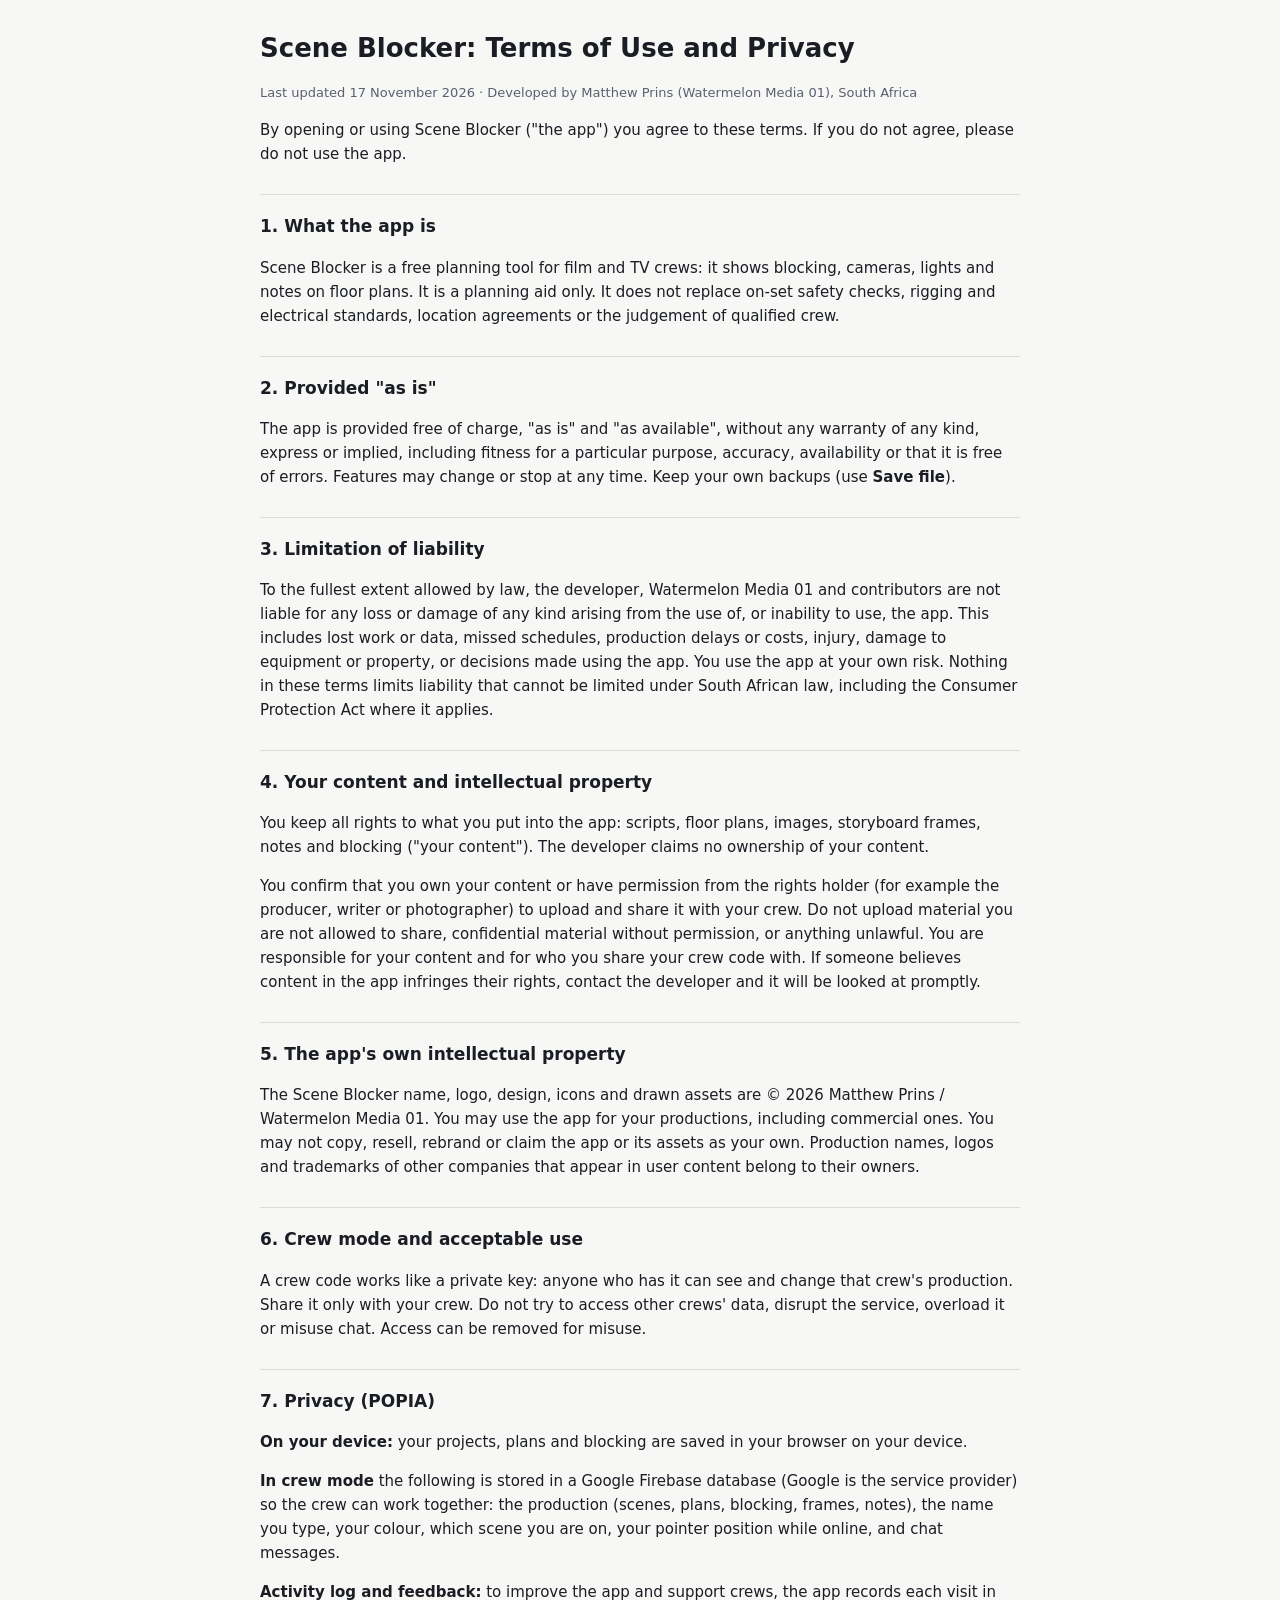
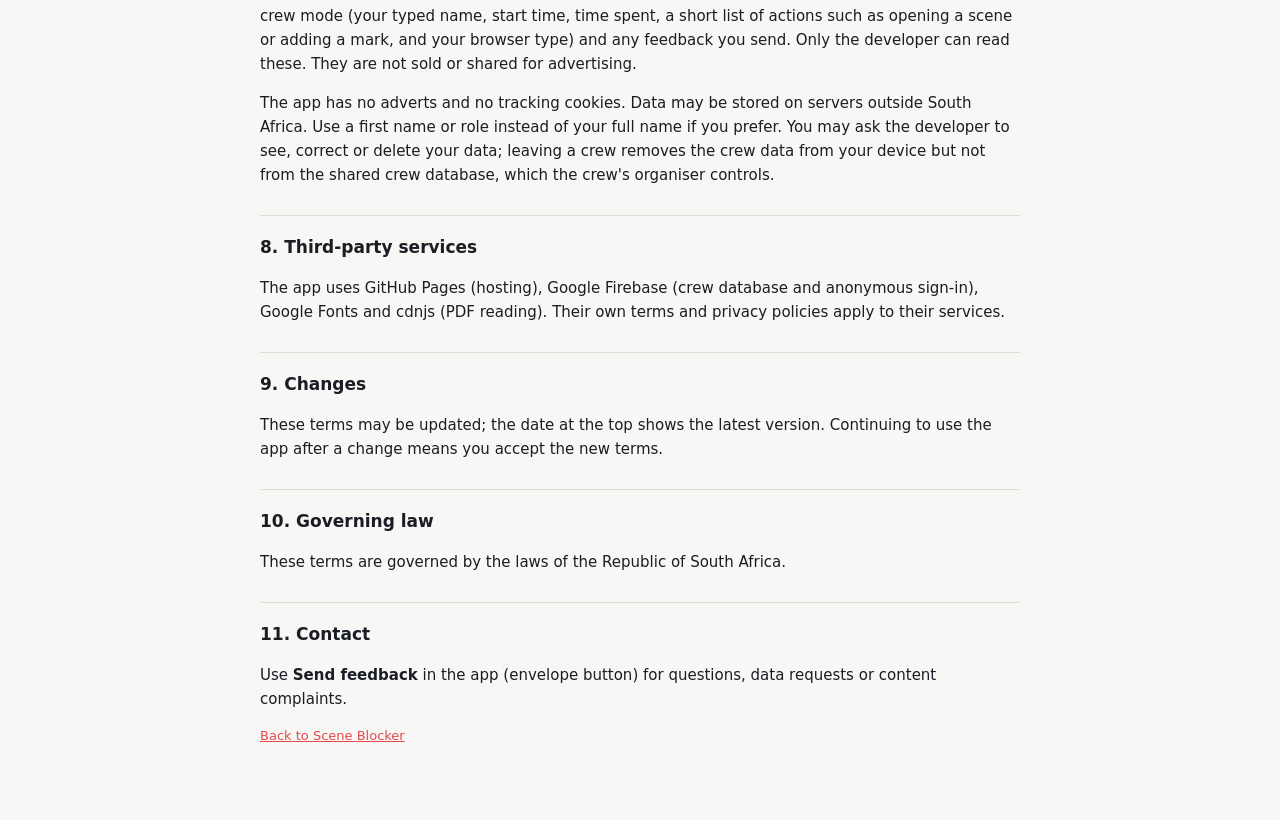
==== terms.html @ f2c4ab35 "v1.3.3: multi-point move bends, faint trails, Terms and privacy page, robust chat Close Co-Authored-" ====
<!doctype html>
<html lang="en">
<head>
<meta charset="utf-8">
<meta name="viewport" content="width=device-width, initial-scale=1">
<title>Scene Blocker Terms</title>
<link rel="icon" href="assets/icon.svg" type="image/svg+xml">
<style>
:root{--bg:#1A1D24;--text:#ECEEF3;--muted:#A9AFBD;--red:#E5484D;--line:#323848}
@media (prefers-color-scheme: light){:root:not([data-theme="dark"]){--bg:#F7F7F5;--text:#1A1D24;--muted:#5A6070;--line:#DDDDD8}}
body{margin:0;background:var(--bg);color:var(--text);font:15px/1.6 Inter,system-ui,sans-serif}
main{max-width:760px;margin:0 auto;padding:28px 16px 60px}
h1{font-size:26px;margin:0 0 4px}h2{font-size:17px;margin:28px 0 6px;border-top:1px solid var(--line);padding-top:18px}
.meta{color:var(--muted);font-size:13px}a{color:var(--red)}
</style>
</head>
<body><main>
<h1>Scene Blocker: Terms of Use and Privacy</h1>
<p class="meta">Last updated 17 November 2026 · Developed by Matthew Prins (Watermelon Media 01), South Africa</p>
<p>By opening or using Scene Blocker ("the app") you agree to these terms. If you do not agree, please do not use the app.</p>

<h2>1. What the app is</h2>
<p>Scene Blocker is a free planning tool for film and TV crews: it shows blocking, cameras, lights and notes on floor plans. It is a planning aid only. It does not replace on-set safety checks, rigging and electrical standards, location agreements or the judgement of qualified crew.</p>

<h2>2. Provided "as is"</h2>
<p>The app is provided free of charge, "as is" and "as available", without any warranty of any kind, express or implied, including fitness for a particular purpose, accuracy, availability or that it is free of errors. Features may change or stop at any time. Keep your own backups (use <b>Save file</b>).</p>

<h2>3. Limitation of liability</h2>
<p>To the fullest extent allowed by law, the developer, Watermelon Media 01 and contributors are not liable for any loss or damage of any kind arising from the use of, or inability to use, the app. This includes lost work or data, missed schedules, production delays or costs, injury, damage to equipment or property, or decisions made using the app. You use the app at your own risk. Nothing in these terms limits liability that cannot be limited under South African law, including the Consumer Protection Act where it applies.</p>

<h2>4. Your content and intellectual property</h2>
<p>You keep all rights to what you put into the app: scripts, floor plans, images, storyboard frames, notes and blocking ("your content"). The developer claims no ownership of your content.</p>
<p>You confirm that you own your content or have permission from the rights holder (for example the producer, writer or photographer) to upload and share it with your crew. Do not upload material you are not allowed to share, confidential material without permission, or anything unlawful. You are responsible for your content and for who you share your crew code with. If someone believes content in the app infringes their rights, contact the developer and it will be looked at promptly.</p>

<h2>5. The app's own intellectual property</h2>
<p>The Scene Blocker name, logo, design, icons and drawn assets are © 2026 Matthew Prins / Watermelon Media 01. You may use the app for your productions, including commercial ones. You may not copy, resell, rebrand or claim the app or its assets as your own. Production names, logos and trademarks of other companies that appear in user content belong to their owners.</p>

<h2>6. Crew mode and acceptable use</h2>
<p>A crew code works like a private key: anyone who has it can see and change that crew's production. Share it only with your crew. Do not try to access other crews' data, disrupt the service, overload it or misuse chat. Access can be removed for misuse.</p>

<h2>7. Privacy (POPIA)</h2>
<p><b>On your device:</b> your projects, plans and blocking are saved in your browser on your device.</p>
<p><b>In crew mode</b> the following is stored in a Google Firebase database (Google is the service provider) so the crew can work together: the production (scenes, plans, blocking, frames, notes), the name you type, your colour, which scene you are on, your pointer position while online, and chat messages.</p>
<p><b>Activity log and feedback:</b> to improve the app and support crews, the app records each visit in crew mode (your typed name, start time, time spent, a short list of actions such as opening a scene or adding a mark, and your browser type) and any feedback you send. Only the developer can read these. They are not sold or shared for advertising.</p>
<p>The app has no adverts and no tracking cookies. Data may be stored on servers outside South Africa. Use a first name or role instead of your full name if you prefer. You may ask the developer to see, correct or delete your data; leaving a crew removes the crew data from your device but not from the shared crew database, which the crew's organiser controls.</p>

<h2>8. Third-party services</h2>
<p>The app uses GitHub Pages (hosting), Google Firebase (crew database and anonymous sign-in), Google Fonts and cdnjs (PDF reading). Their own terms and privacy policies apply to their services.</p>

<h2>9. Changes</h2>
<p>These terms may be updated; the date at the top shows the latest version. Continuing to use the app after a change means you accept the new terms.</p>

<h2>10. Governing law</h2>
<p>These terms are governed by the laws of the Republic of South Africa.</p>

<h2>11. Contact</h2>
<p>Use <b>Send feedback</b> in the app (envelope button) for questions, data requests or content complaints.</p>
<p class="meta"><a href="./">Back to Scene Blocker</a></p>
</main></body></html>
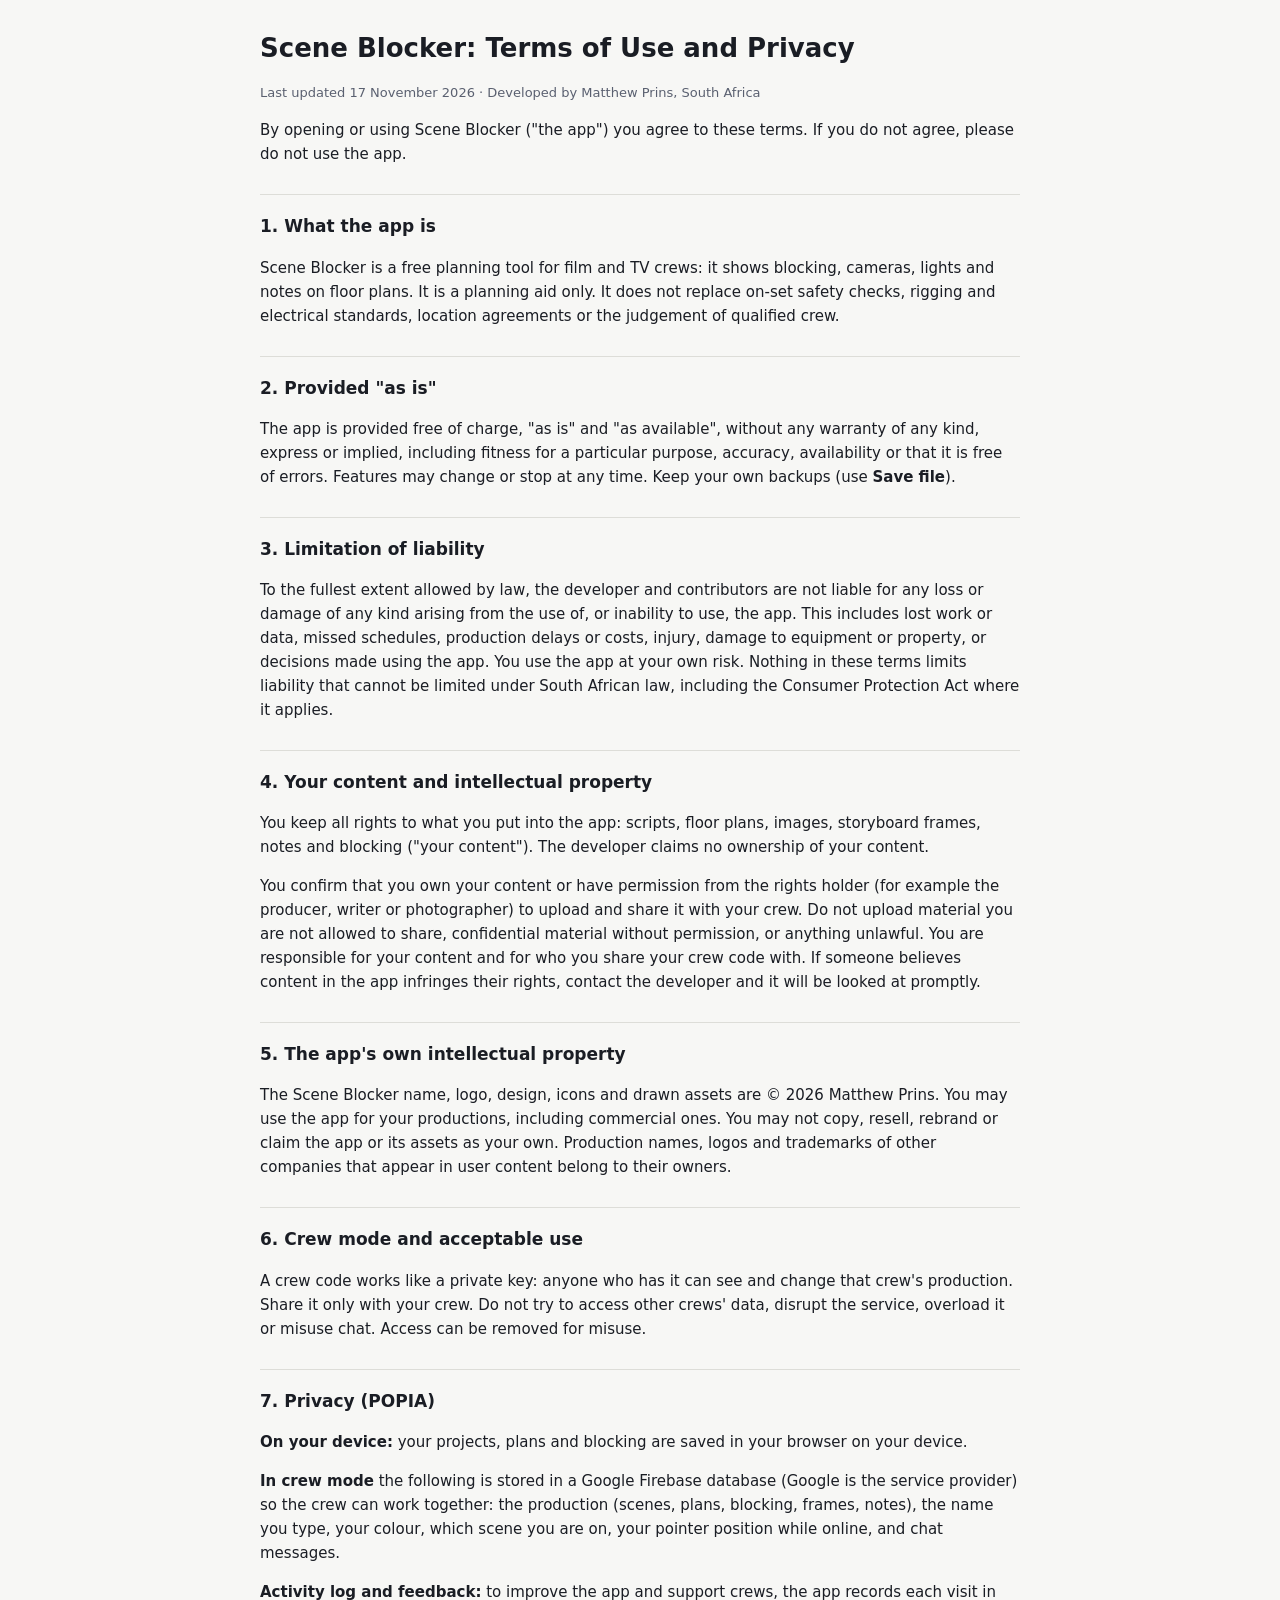
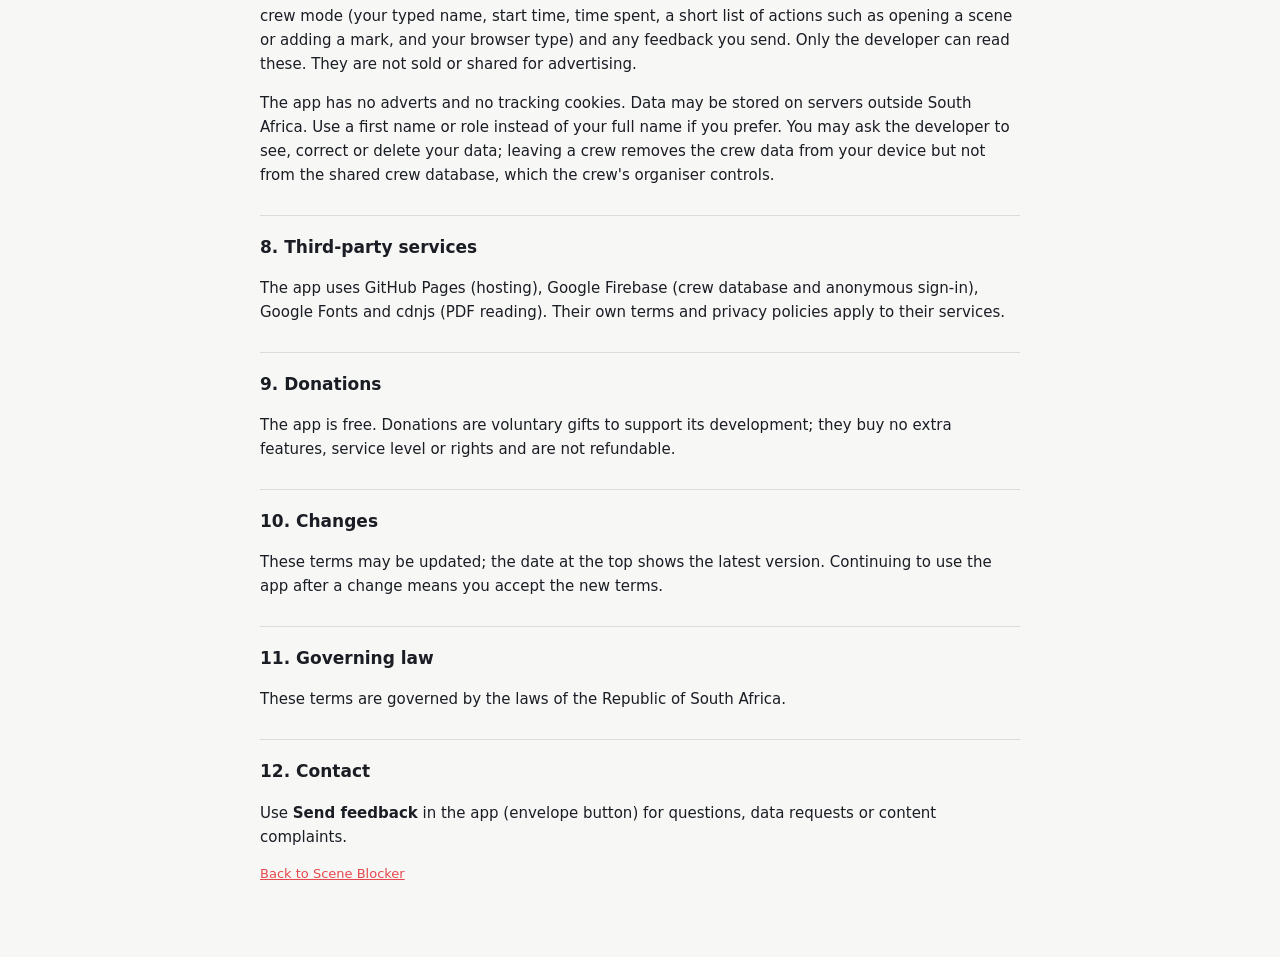
==== commit 06dbf3c9: "v1.4.1: discreet Support the app (details from private crew database), Watermelon Media removed Co-A" ====
--- a/terms.html
+++ b/terms.html
@@ -16,7 +16,7 @@
 </head>
 <body><main>
 <h1>Scene Blocker: Terms of Use and Privacy</h1>
-<p class="meta">Last updated 17 November 2026 · Developed by Matthew Prins (Watermelon Media 01), South Africa</p>
+<p class="meta">Last updated 17 November 2026 · Developed by Matthew Prins, South Africa</p>
 <p>By opening or using Scene Blocker ("the app") you agree to these terms. If you do not agree, please do not use the app.</p>
 
 <h2>1. What the app is</h2>
@@ -26,14 +26,14 @@
 <p>The app is provided free of charge, "as is" and "as available", without any warranty of any kind, express or implied, including fitness for a particular purpose, accuracy, availability or that it is free of errors. Features may change or stop at any time. Keep your own backups (use <b>Save file</b>).</p>
 
 <h2>3. Limitation of liability</h2>
-<p>To the fullest extent allowed by law, the developer, Watermelon Media 01 and contributors are not liable for any loss or damage of any kind arising from the use of, or inability to use, the app. This includes lost work or data, missed schedules, production delays or costs, injury, damage to equipment or property, or decisions made using the app. You use the app at your own risk. Nothing in these terms limits liability that cannot be limited under South African law, including the Consumer Protection Act where it applies.</p>
+<p>To the fullest extent allowed by law, the developer and contributors are not liable for any loss or damage of any kind arising from the use of, or inability to use, the app. This includes lost work or data, missed schedules, production delays or costs, injury, damage to equipment or property, or decisions made using the app. You use the app at your own risk. Nothing in these terms limits liability that cannot be limited under South African law, including the Consumer Protection Act where it applies.</p>
 
 <h2>4. Your content and intellectual property</h2>
 <p>You keep all rights to what you put into the app: scripts, floor plans, images, storyboard frames, notes and blocking ("your content"). The developer claims no ownership of your content.</p>
 <p>You confirm that you own your content or have permission from the rights holder (for example the producer, writer or photographer) to upload and share it with your crew. Do not upload material you are not allowed to share, confidential material without permission, or anything unlawful. You are responsible for your content and for who you share your crew code with. If someone believes content in the app infringes their rights, contact the developer and it will be looked at promptly.</p>
 
 <h2>5. The app's own intellectual property</h2>
-<p>The Scene Blocker name, logo, design, icons and drawn assets are © 2026 Matthew Prins / Watermelon Media 01. You may use the app for your productions, including commercial ones. You may not copy, resell, rebrand or claim the app or its assets as your own. Production names, logos and trademarks of other companies that appear in user content belong to their owners.</p>
+<p>The Scene Blocker name, logo, design, icons and drawn assets are © 2026 Matthew Prins. You may use the app for your productions, including commercial ones. You may not copy, resell, rebrand or claim the app or its assets as your own. Production names, logos and trademarks of other companies that appear in user content belong to their owners.</p>
 
 <h2>6. Crew mode and acceptable use</h2>
 <p>A crew code works like a private key: anyone who has it can see and change that crew's production. Share it only with your crew. Do not try to access other crews' data, disrupt the service, overload it or misuse chat. Access can be removed for misuse.</p>
@@ -47,13 +47,16 @@
 <h2>8. Third-party services</h2>
 <p>The app uses GitHub Pages (hosting), Google Firebase (crew database and anonymous sign-in), Google Fonts and cdnjs (PDF reading). Their own terms and privacy policies apply to their services.</p>
 
-<h2>9. Changes</h2>
+<h2>9. Donations</h2>
+<p>The app is free. Donations are voluntary gifts to support its development; they buy no extra features, service level or rights and are not refundable.</p>
+
+<h2>10. Changes</h2>
 <p>These terms may be updated; the date at the top shows the latest version. Continuing to use the app after a change means you accept the new terms.</p>
 
-<h2>10. Governing law</h2>
+<h2>11. Governing law</h2>
 <p>These terms are governed by the laws of the Republic of South Africa.</p>
 
-<h2>11. Contact</h2>
+<h2>12. Contact</h2>
 <p>Use <b>Send feedback</b> in the app (envelope button) for questions, data requests or content complaints.</p>
 <p class="meta"><a href="./">Back to Scene Blocker</a></p>
 </main></body></html>
